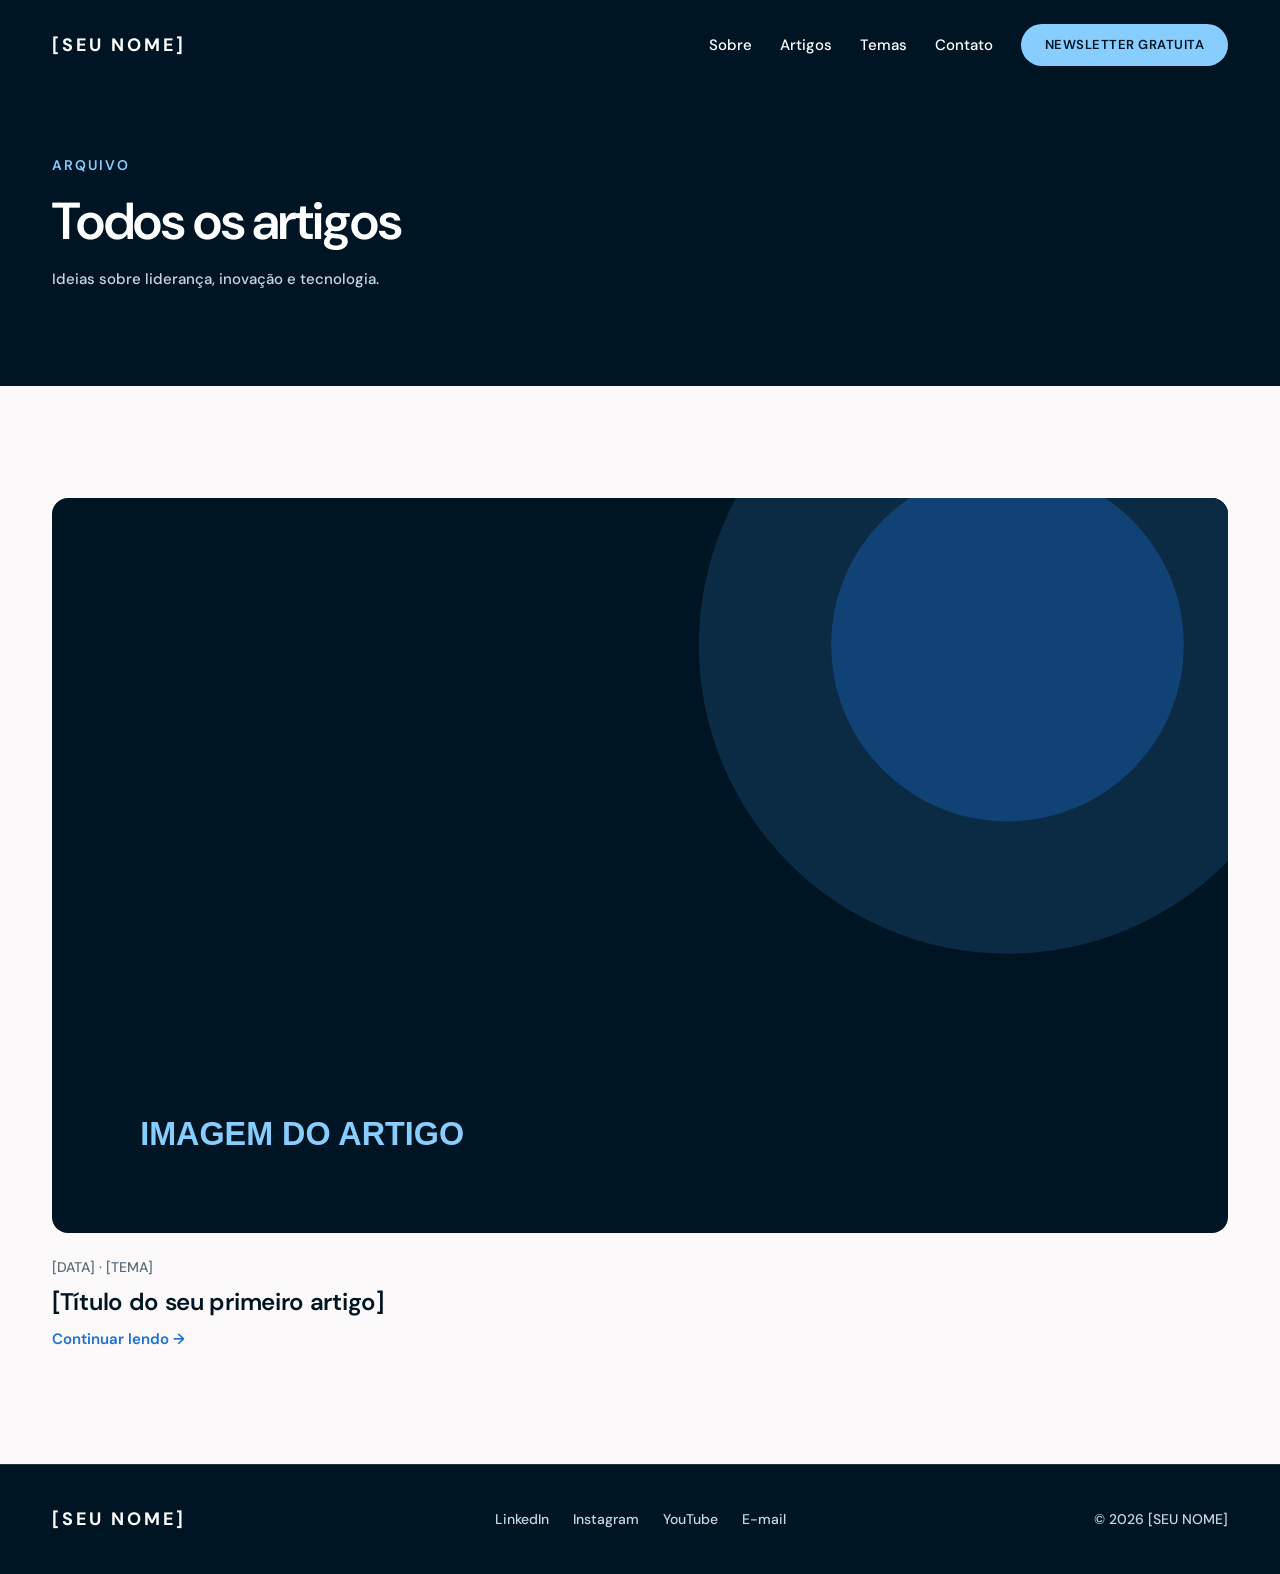
==== artigos.html @ 4a290e13 "Site inicial: home, artigos, modelo de post e guia Co-Authored-By: Claude Opus 5.5 <noreply@anthropi" ====
<!doctype html>
<html lang="pt-BR">
<head>
  <meta charset="utf-8">
  <meta name="viewport" content="width=device-width, initial-scale=1">
  <title>Artigos · [SEU NOME]</title>
  <meta name="description" content="Todos os artigos de [SEU NOME] sobre liderança, inovação e tecnologia.">
  <link rel="preconnect" href="https://fonts.googleapis.com">
  <link rel="preconnect" href="https://fonts.gstatic.com" crossorigin>
  <link href="https://fonts.googleapis.com/css2?family=DM+Sans:opsz,wght@9..40,400;9..40,500;9..40,600;9..40,700&display=swap" rel="stylesheet">
  <link rel="stylesheet" href="css/style.css">
</head>
<body>

  <header class="header">
    <div class="container">
      <a href="index.html" class="logo">[SEU NOME]</a>
      <nav class="nav" aria-label="Principal">
        <a href="index.html#sobre">Sobre</a>
        <a href="artigos.html">Artigos</a>
        <a href="index.html#pilares">Temas</a>
        <a href="index.html#contato">Contato</a>
        <a href="index.html#newsletter" class="btn btn-claro">Newsletter gratuita</a>
      </nav>
    </div>
  </header>

  <main>
    <section class="artigo-topo">
      <div class="container" style="max-width: var(--largura)">
        <div class="eyebrow">Arquivo</div>
        <h1>Todos os artigos</h1>
        <p class="meta">Ideias sobre liderança, inovação e tecnologia.</p>
      </div>
    </section>

    <!-- LISTA COMPLETA: o mais recente no topo. Para cada novo post, copie um card e cole aqui no início. -->
    <section class="secao">
      <div class="container">
        <div class="grade-posts">
          <a class="card-post" href="artigos/exemplo-de-artigo.html">
            <img src="img/capa-padrao.svg" alt="">
            <div>
              <span class="meta">[DATA] · [TEMA]</span>
              <h3>[Título do seu primeiro artigo]</h3>
              <span class="mais">Continuar lendo →</span>
            </div>
          </a>
        </div>
      </div>
    </section>
  </main>

  <footer class="footer" id="contato">
    <div class="container">
      <span class="logo">[SEU NOME]</span>
      <nav aria-label="Redes sociais">
        <a href="https://www.linkedin.com/in/[SEU-USUARIO]">LinkedIn</a>
        <a href="https://www.instagram.com/[SEU-USUARIO]">Instagram</a>
        <a href="https://www.youtube.com/@[SEU-USUARIO]">YouTube</a>
        <a href="mailto:[SEU-EMAIL]">E-mail</a>
      </nav>
      <span>© 2026 [SEU NOME]</span>
    </div>
  </footer>
</body>
</html>
---- css/style.css ----
/* ==========================================================
   Cores e fontes do site — mude aqui para alterar tudo
   ========================================================== */
:root {
  --marinho: #001523;     /* fundo escuro (topo, newsletter, rodapé) */
  --azul: #1F6FD1;        /* azul de autoridade (destaques nos títulos) */
  --azul-claro: #87CEFF;  /* botões sobre fundo escuro */
  --fundo: #FBF9F9;       /* fundo claro principal */
  --branco: #FFFFFF;
  --texto: #001523;
  --texto-suave: #4A5A67;
  --linha: #ECE7E7;
  --largura: 1240px;
  --fonte: 'DM Sans', system-ui, sans-serif;
}

* { box-sizing: border-box; }
html { scroll-behavior: smooth; }
body {
  margin: 0;
  background: var(--fundo);
  color: var(--texto);
  font-family: var(--fonte);
  font-weight: 500;
  font-size: 17px;
  line-height: 1.6;
  -webkit-font-smoothing: antialiased;
}
img { max-width: 100%; display: block; }
a { color: inherit; text-decoration: none; }
a:hover { color: var(--azul); }
.container { max-width: var(--largura); margin: 0 auto; padding: 0 32px; }
.sr-only { position: absolute; width: 1px; height: 1px; overflow: hidden; clip: rect(0 0 0 0); white-space: nowrap; }

/* ---------- Cabeçalho ---------- */
.header { background: var(--marinho); color: var(--branco); }
.header .container { display: flex; flex-wrap: wrap; align-items: center; justify-content: space-between; gap: 16px; padding-top: 24px; padding-bottom: 24px; }
.logo { font-weight: 700; font-size: 18px; letter-spacing: 3px; text-transform: uppercase; color: var(--branco); }
.logo:hover { color: var(--azul-claro); }
.nav { display: flex; flex-wrap: wrap; align-items: center; gap: 28px; font-size: 15px; }
.nav a { color: var(--branco); }
.nav a:hover { color: var(--azul-claro); }

/* ---------- Botões ---------- */
.btn { display: inline-flex; align-items: center; justify-content: center; min-height: 48px; padding: 0 24px; border-radius: 999px; font-weight: 600; font-size: 15px; font-family: var(--fonte); border: 0; cursor: pointer; transition: transform .15s ease, background .15s ease; }
.btn:hover { transform: translateY(-1px); }
.btn-claro { background: var(--azul-claro); color: var(--marinho); }
.btn-claro:hover { color: var(--marinho); background: #a6dbff; }
.btn-contorno { border: 1px solid var(--marinho); color: var(--marinho); background: transparent; }
.btn-contorno:hover { background: var(--marinho); color: var(--branco); }
.nav .btn { min-height: 42px; font-size: 13px; letter-spacing: .5px; text-transform: uppercase; color: var(--marinho); }

/* ---------- Hero ---------- */
.hero { background: var(--marinho); color: var(--branco); overflow: hidden; }
.hero .container { display: flex; flex-wrap: wrap; align-items: flex-end; gap: 56px; padding-top: 24px; }
.hero-foto { flex: 1 1 380px; max-width: 520px; }
.hero-foto img { width: 100%; aspect-ratio: 4 / 5; object-fit: cover; object-position: top; border-radius: 24px 24px 0 0; }
.hero-texto { flex: 999 1 460px; min-width: 0; padding-bottom: 80px; display: flex; flex-direction: column; gap: 28px; }
.eyebrow { font-size: 14px; letter-spacing: 2px; text-transform: uppercase; font-weight: 600; color: var(--azul-claro); }
.hero h1 { margin: 0; font-weight: 600; font-size: clamp(38px, 5vw, 58px); line-height: 1.1; letter-spacing: -1.5px; }
.hero p { margin: 0; font-size: 19px; color: #C9D6E0; max-width: 540px; }

/* ---------- Formulário de e-mail ---------- */
.form-email { display: flex; flex-wrap: wrap; gap: 8px; background: var(--branco); border-radius: 999px; padding: 6px; max-width: 520px; }
.form-email input { flex: 1 1 200px; min-height: 48px; padding: 0 20px; border: 0; border-radius: 999px; font-size: 16px; font-family: var(--fonte); color: var(--texto); background: transparent; }
.form-email input:focus { outline: 2px solid var(--azul); }

/* ---------- Faixa de prova social ---------- */
.prova { background: var(--branco); border-bottom: 1px solid var(--linha); }
.prova .container { display: flex; flex-wrap: wrap; align-items: center; justify-content: space-between; gap: 24px; padding-top: 36px; padding-bottom: 36px; font-weight: 600; color: #5B6B78; }
.prova strong { color: var(--texto); }

/* ---------- Seções ---------- */
.secao { padding: 112px 0; }
.secao-branca { background: var(--branco); }
.secao-topo { display: flex; flex-wrap: wrap; align-items: flex-end; justify-content: space-between; gap: 16px; margin-bottom: 48px; }
.titulo { margin: 0; font-weight: 600; font-size: clamp(36px, 4.5vw, 56px); line-height: 1.05; letter-spacing: -1.5px; }
.titulo .destaque { display: block; color: var(--azul); }

/* ---------- Cards de artigos ---------- */
.grade-posts { display: flex; flex-wrap: wrap; gap: 32px; }
.card-post { flex: 1 1 320px; min-width: 0; display: flex; flex-direction: column; gap: 20px; }
.card-post img, .card-post .img-vazia { width: 100%; aspect-ratio: 16 / 10; object-fit: cover; border-radius: 16px; background: var(--linha); }
.card-post .meta { font-size: 14px; color: #5B6B78; }
.card-post h3 { margin: 6px 0 8px; font-weight: 600; font-size: 24px; line-height: 1.3; letter-spacing: -.3px; }
.card-post:hover h3 { color: var(--azul); }
.card-post .mais { font-size: 15px; font-weight: 600; color: var(--azul); }

/* ---------- Pilares ---------- */
.grade-pilares { display: flex; flex-wrap: wrap; gap: 20px; }
.pilar { flex: 1 1 260px; background: var(--branco); border-radius: 20px; padding: 32px; }
.pilar h3 { margin: 0 0 10px; font-size: 24px; font-weight: 600; }
.pilar p { margin: 0; color: var(--texto-suave); }

/* ---------- Sobre ---------- */
.sobre { display: flex; flex-wrap: wrap; gap: 72px; align-items: center; }
.sobre-foto { flex: 1 1 320px; max-width: 440px; }
.sobre-foto img { width: 100%; aspect-ratio: 1 / 1; object-fit: cover; border-radius: 50%; }
.sobre-texto { flex: 999 1 480px; min-width: 0; display: flex; flex-direction: column; gap: 24px; align-items: flex-start; }
.sobre-texto p { margin: 0; font-size: 19px; line-height: 1.7; color: #22313D; }
.numeros { display: flex; flex-wrap: wrap; gap: 48px; }
.numeros strong { display: block; font-size: 40px; font-weight: 700; line-height: 1.1; }
.numeros span { color: var(--texto-suave); font-size: 15px; }

/* ---------- Newsletter + rodapé ---------- */
.newsletter { background: var(--marinho); color: var(--branco); }
.newsletter .container { display: flex; flex-wrap: wrap; align-items: center; justify-content: space-between; gap: 40px; padding-top: 96px; padding-bottom: 96px; }
.newsletter h2 { margin: 0 0 12px; font-weight: 600; font-size: clamp(30px, 3.5vw, 44px); letter-spacing: -1px; line-height: 1.15; }
.newsletter p { margin: 0; font-size: 18px; color: #C9D6E0; }
.newsletter .form-email { flex: 1 1 400px; }
.footer { background: var(--marinho); color: #C9D6E0; border-top: 1px solid #1E3547; font-size: 14px; }
.footer .container { display: flex; flex-wrap: wrap; align-items: center; justify-content: space-between; gap: 20px; padding-top: 40px; padding-bottom: 40px; }
.footer nav { display: flex; flex-wrap: wrap; gap: 24px; }
.footer a:hover { color: var(--azul-claro); }

/* ---------- Página de artigo ---------- */
.artigo-topo { background: var(--marinho); color: var(--branco); padding: 64px 0 80px; }
.artigo-topo .container, .artigo-corpo { max-width: 760px; }
.artigo-topo h1 { margin: 16px 0; font-weight: 600; font-size: clamp(34px, 4.5vw, 52px); line-height: 1.12; letter-spacing: -1.2px; }
.artigo-topo .meta { color: #C9D6E0; font-size: 15px; }
.artigo-capa { max-width: 960px; margin: -40px auto 0; padding: 0 32px; }
.artigo-capa img { width: 100%; border-radius: 20px; }
.artigo-corpo { margin: 0 auto; padding: 64px 32px 96px; font-size: 19px; line-height: 1.8; color: #22313D; }
.artigo-corpo h2 { font-size: 30px; line-height: 1.25; color: var(--texto); margin: 48px 0 16px; letter-spacing: -.5px; }
.artigo-corpo blockquote { margin: 32px 0; padding: 4px 0 4px 24px; border-left: 3px solid var(--azul); font-size: 22px; color: var(--texto); }
.artigo-corpo a { color: var(--azul); text-decoration: underline; }
.voltar { display: inline-block; margin-bottom: 8px; color: var(--azul-claro); font-size: 15px; }

@media (max-width: 640px) {
  .container { padding: 0 16px; }
  .secao { padding: 72px 0; }
  .nav { gap: 18px; }
  .hero-texto { padding-bottom: 48px; }
  .artigo-corpo { padding: 48px 16px 72px; }
  .artigo-capa { padding: 0 16px; }
}
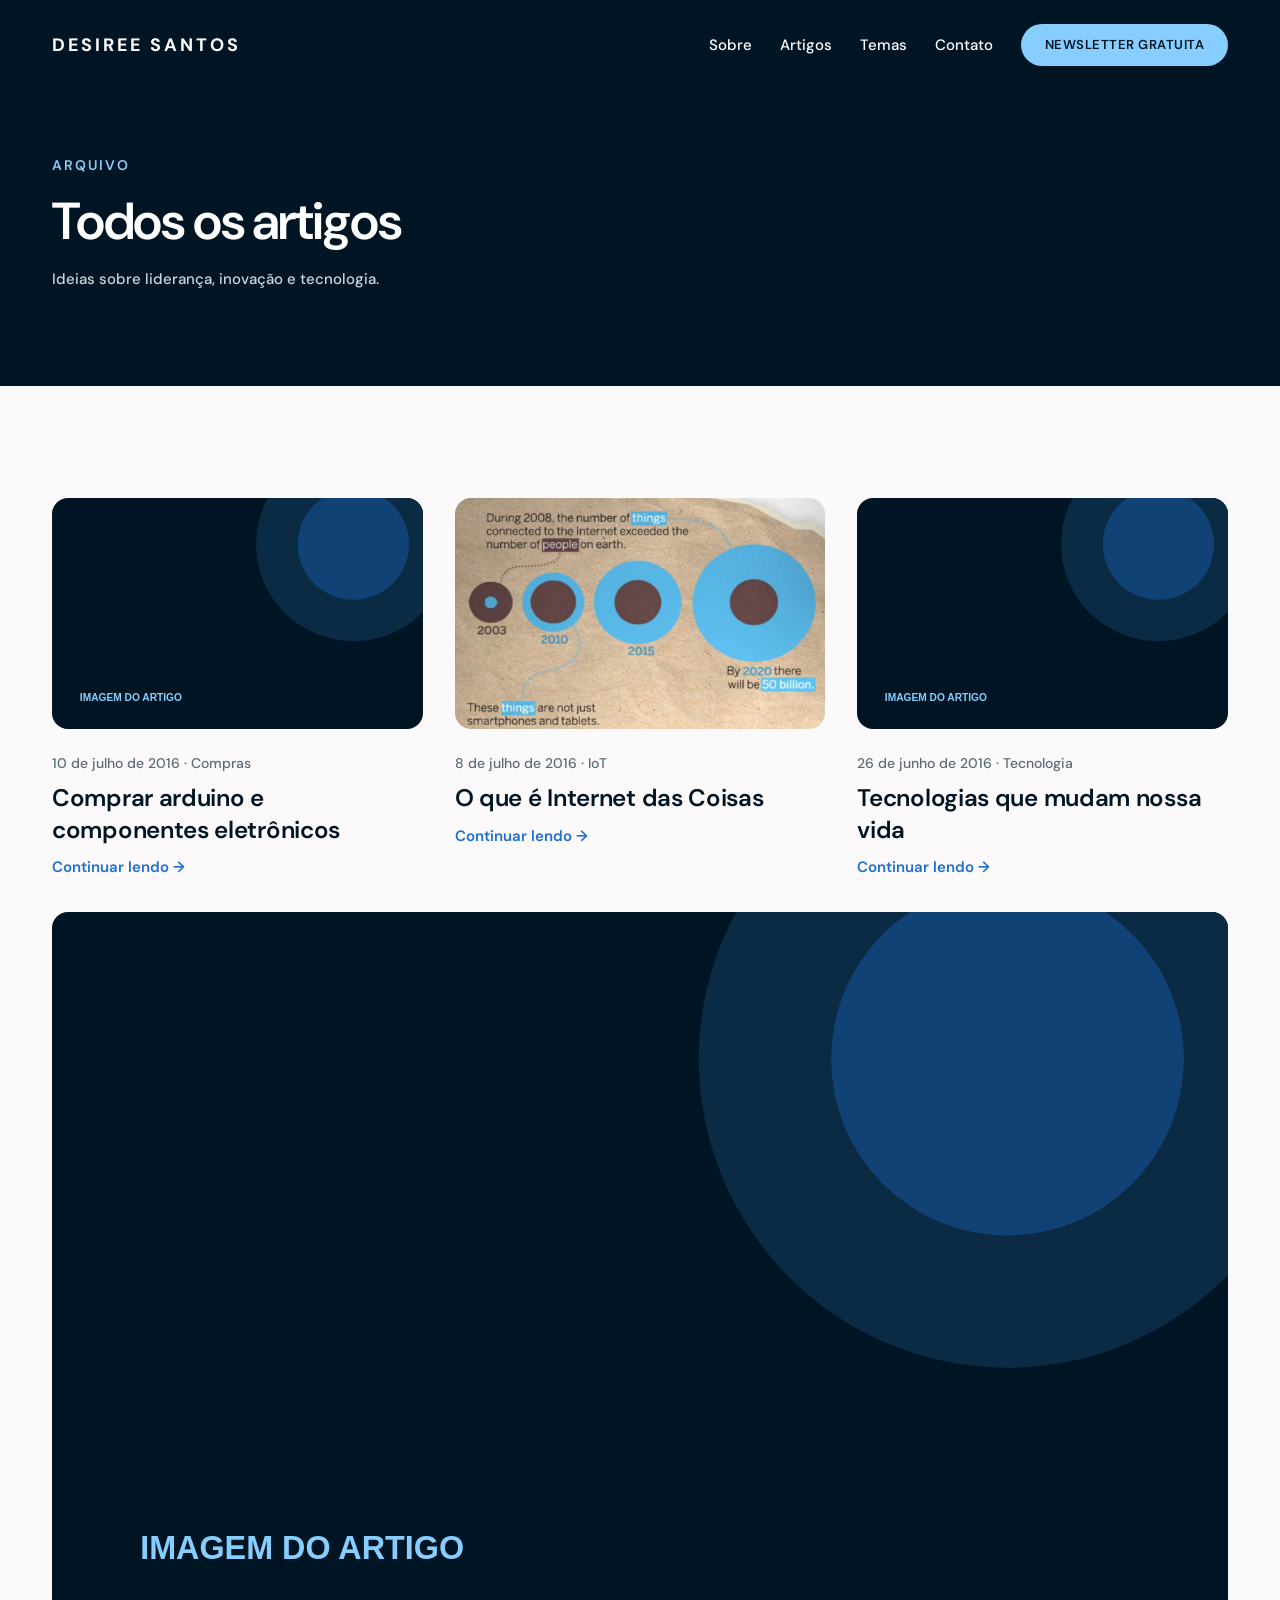
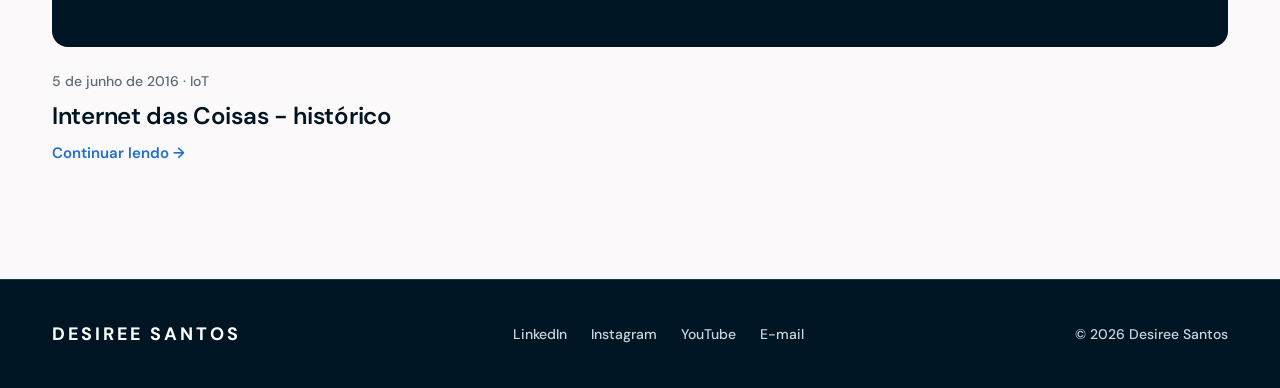
==== commit 5e661668: "Migra artigos do site antigo (desireesantos.github.io) - 4 artigos em português convertidos para o n" ====
--- a/artigos.html
+++ b/artigos.html
@@ -3,8 +3,8 @@
 <head>
   <meta charset="utf-8">
   <meta name="viewport" content="width=device-width, initial-scale=1">
-  <title>Artigos · [SEU NOME]</title>
-  <meta name="description" content="Todos os artigos de [SEU NOME] sobre liderança, inovação e tecnologia.">
+  <title>Artigos · Desiree Santos</title>
+  <meta name="description" content="Todos os artigos de Desiree Santos sobre liderança, inovação e tecnologia.">
   <link rel="preconnect" href="https://fonts.googleapis.com">
   <link rel="preconnect" href="https://fonts.gstatic.com" crossorigin>
   <link href="https://fonts.googleapis.com/css2?family=DM+Sans:opsz,wght@9..40,400;9..40,500;9..40,600;9..40,700&display=swap" rel="stylesheet">
@@ -14,7 +14,7 @@
 
   <header class="header">
     <div class="container">
-      <a href="index.html" class="logo">[SEU NOME]</a>
+      <a href="index.html" class="logo">Desiree Santos</a>
       <nav class="nav" aria-label="Principal">
         <a href="index.html#sobre">Sobre</a>
         <a href="artigos.html">Artigos</a>
@@ -38,11 +38,35 @@
     <section class="secao">
       <div class="container">
         <div class="grade-posts">
-          <a class="card-post" href="artigos/exemplo-de-artigo.html">
+          <a class="card-post" href="artigos/onde-comprar-arduino-e-componentes-eletronicos.html">
             <img src="img/capa-padrao.svg" alt="">
             <div>
-              <span class="meta">[DATA] · [TEMA]</span>
-              <h3>[Título do seu primeiro artigo]</h3>
+              <span class="meta">10 de julho de 2016 · Compras</span>
+              <h3>Comprar arduino e componentes eletrônicos</h3>
+              <span class="mais">Continuar lendo →</span>
+            </div>
+          </a>
+          <a class="card-post" href="artigos/o-que-e-internet-das-coisas.html">
+            <img src="img/artigos/grafico.png" alt="">
+            <div>
+              <span class="meta">8 de julho de 2016 · IoT</span>
+              <h3>O que é Internet das Coisas</h3>
+              <span class="mais">Continuar lendo →</span>
+            </div>
+          </a>
+          <a class="card-post" href="artigos/tecnologias-que-mudam-nossa-vida.html">
+            <img src="img/capa-padrao.svg" alt="">
+            <div>
+              <span class="meta">26 de junho de 2016 · Tecnologia</span>
+              <h3>Tecnologias que mudam nossa vida</h3>
+              <span class="mais">Continuar lendo →</span>
+            </div>
+          </a>
+          <a class="card-post" href="artigos/internet-das-coisas-historico.html">
+            <img src="img/capa-padrao.svg" alt="">
+            <div>
+              <span class="meta">5 de junho de 2016 · IoT</span>
+              <h3>Internet das Coisas - histórico</h3>
               <span class="mais">Continuar lendo →</span>
             </div>
           </a>
@@ -53,14 +77,14 @@
 
   <footer class="footer" id="contato">
     <div class="container">
-      <span class="logo">[SEU NOME]</span>
+      <span class="logo">Desiree Santos</span>
       <nav aria-label="Redes sociais">
         <a href="https://www.linkedin.com/in/[SEU-USUARIO]">LinkedIn</a>
         <a href="https://www.instagram.com/[SEU-USUARIO]">Instagram</a>
         <a href="https://www.youtube.com/@[SEU-USUARIO]">YouTube</a>
         <a href="mailto:[SEU-EMAIL]">E-mail</a>
       </nav>
-      <span>© 2026 [SEU NOME]</span>
+      <span>© 2026 Desiree Santos</span>
     </div>
   </footer>
 </body>
--- a/css/style.css
+++ b/css/style.css
@@ -124,7 +124,12 @@
 .artigo-corpo h2 { font-size: 30px; line-height: 1.25; color: var(--texto); margin: 48px 0 16px; letter-spacing: -.5px; }
 .artigo-corpo blockquote { margin: 32px 0; padding: 4px 0 4px 24px; border-left: 3px solid var(--azul); font-size: 22px; color: var(--texto); }
 .artigo-corpo a { color: var(--azul); text-decoration: underline; }
-.voltar { display: inline-block; margin-bottom: 8px; color: var(--azul-claro); font-size: 15px; }
+.artigo-corpo img { margin: 24px auto; border-radius: 12px; }
+.artigo-corpo .tabela { overflow-x: auto; margin: 32px 0; }
+.artigo-corpo table { width: 100%; border-collapse: collapse; font-size: 16px; line-height: 1.5; }
+.artigo-corpo th, .artigo-corpo td { text-align: left; padding: 12px 16px; border-bottom: 1px solid var(--linha); vertical-align: top; }
+.artigo-corpo th { color: var(--texto); background: var(--branco); }
+.voltar {display: inline-block; margin-bottom: 8px; color: var(--azul-claro); font-size: 15px; }
 
 @media (max-width: 640px) {
   .container { padding: 0 16px; }
